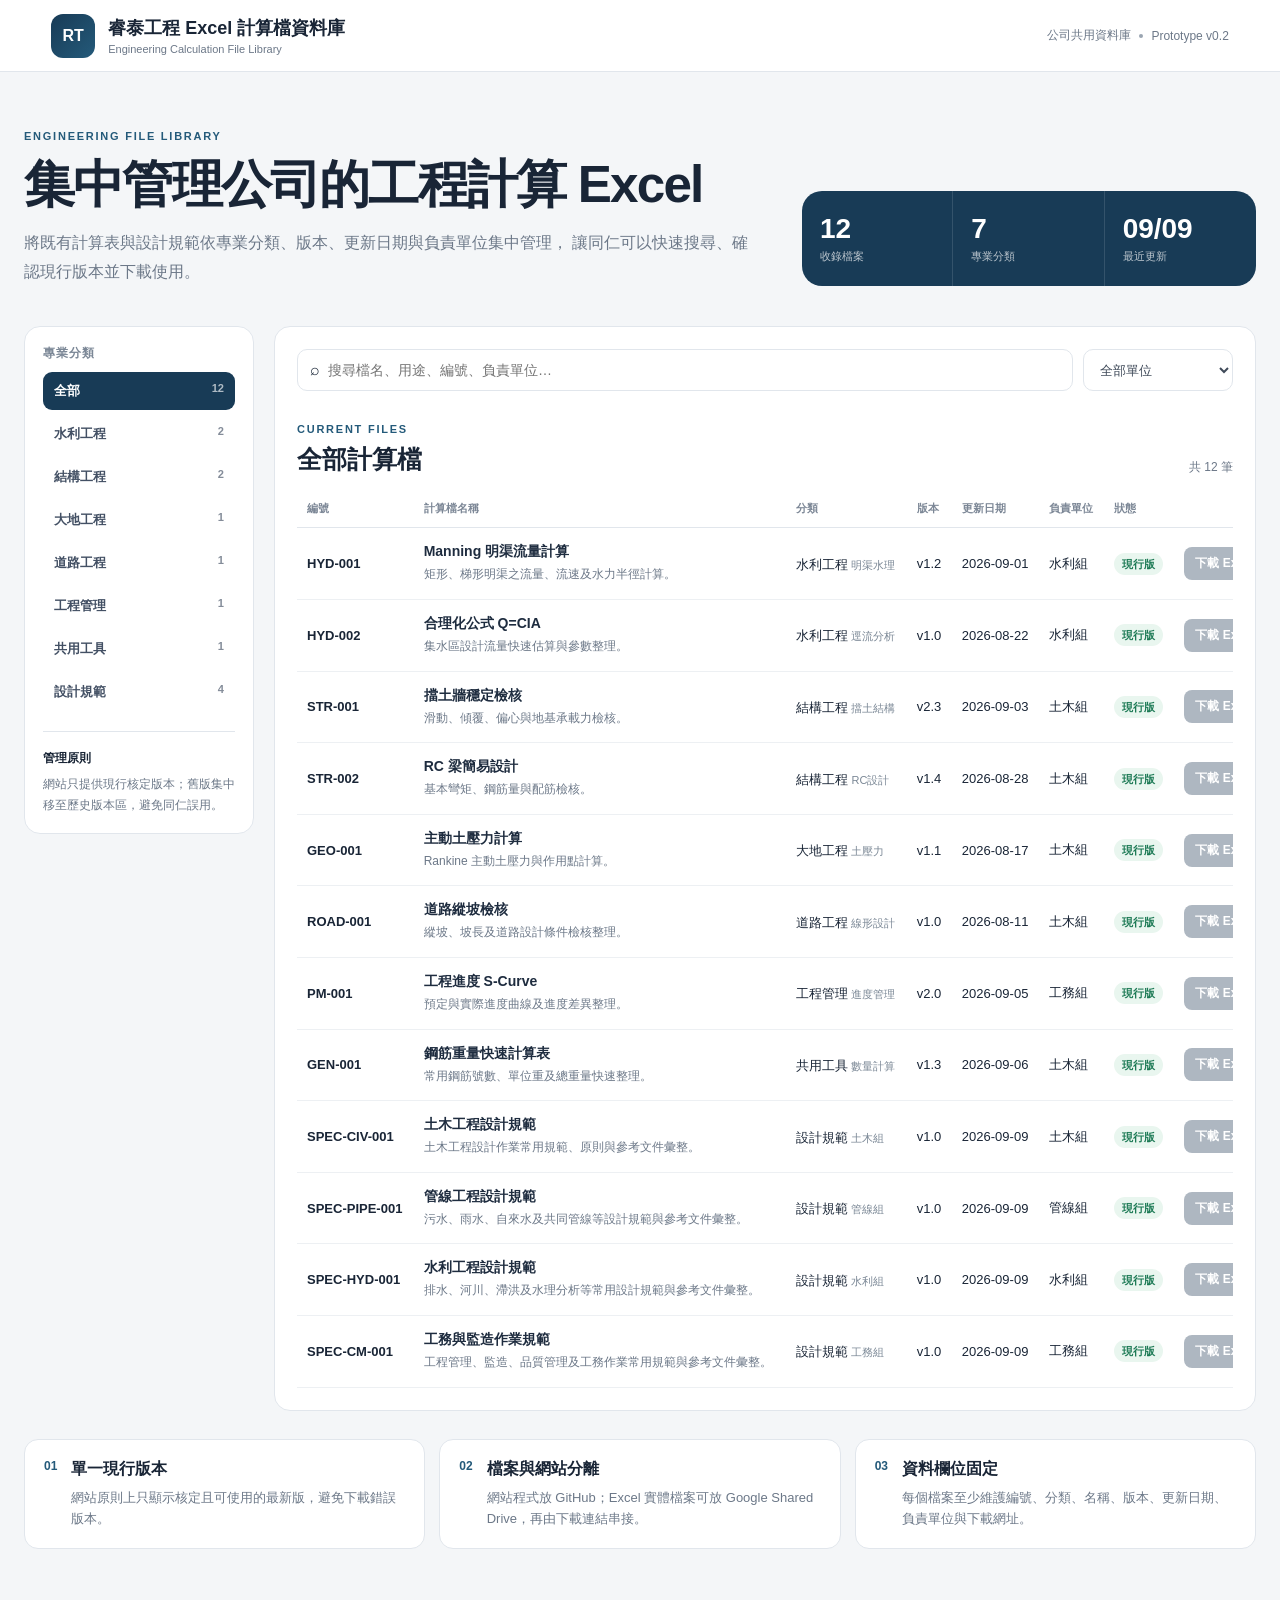
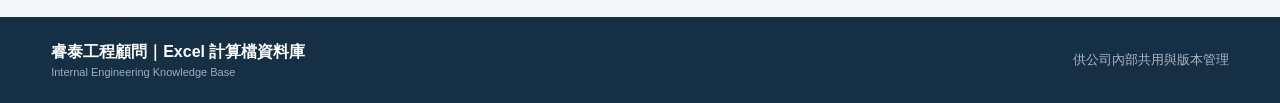
==== index.html @ fe9270ec "建立睿泰工程計算檔資料庫網站" ====
<!DOCTYPE html>
<html lang="zh-Hant">
<head>
  <meta charset="UTF-8">
  <meta name="viewport" content="width=device-width, initial-scale=1.0">
  <title>睿泰工程｜Excel 計算檔資料庫</title>
  <link rel="stylesheet" href="styles.css">
</head>
<body>
<header class="topbar">
  <div class="brand">
    <div class="logo">RT</div>
    <div>
      <h1>睿泰工程 Excel 計算檔資料庫</h1>
      <p>Engineering Calculation File Library</p>
    </div>
  </div>
  <div class="top-meta">
    <span>公司共用資料庫</span>
    <span class="dot"></span>
    <span>Prototype v0.2</span>
  </div>
</header>

<main class="page">
  <section class="hero">
    <div>
      <span class="eyebrow">ENGINEERING FILE LIBRARY</span>
      <h2>集中管理公司的工程計算 Excel</h2>
      <p>
        將既有計算表與設計規範依專業分類、版本、更新日期與負責單位集中管理，
        讓同仁可以快速搜尋、確認現行版本並下載使用。
      </p>
    </div>
    <div class="summary">
      <div><strong id="totalCount">0</strong><span>收錄檔案</span></div>
      <div><strong id="categoryCount">0</strong><span>專業分類</span></div>
      <div><strong id="latestDate">—</strong><span>最近更新</span></div>
    </div>
  </section>

  <section class="database">
    <aside class="sidebar">
      <div class="side-title">專業分類</div>
      <div id="categoryList" class="category-list"></div>
      <div class="side-note">
        <strong>管理原則</strong>
        <p>網站只提供現行核定版本；舊版集中移至歷史版本區，避免同仁誤用。</p>
      </div>
    </aside>

    <div class="content">
      <div class="toolbar">
        <div class="search-box">
          <span>⌕</span>
          <input id="searchInput" type="search" placeholder="搜尋檔名、用途、編號、負責單位…">
        </div>
        <select id="ownerFilter">
          <option value="全部">全部單位</option>
        </select>
      </div>

      <div class="content-head">
        <div>
          <span class="eyebrow">CURRENT FILES</span>
          <h3 id="sectionTitle">全部計算檔</h3>
        </div>
        <span id="resultCount" class="result-count"></span>
      </div>

      <div class="table-wrap">
        <table>
          <thead>
            <tr>
              <th>編號</th>
              <th>計算檔名稱</th>
              <th>分類</th>
              <th>版本</th>
              <th>更新日期</th>
              <th>負責單位</th>
              <th>狀態</th>
              <th></th>
            </tr>
          </thead>
          <tbody id="fileTable"></tbody>
        </table>
      </div>

      <div id="cardGrid" class="card-grid"></div>
    </div>
  </section>

  <section class="rules">
    <div class="rule-card">
      <span>01</span>
      <div>
        <h4>單一現行版本</h4>
        <p>網站原則上只顯示核定且可使用的最新版，避免下載錯誤版本。</p>
      </div>
    </div>
    <div class="rule-card">
      <span>02</span>
      <div>
        <h4>檔案與網站分離</h4>
        <p>網站程式放 GitHub；Excel 實體檔案可放 Google Shared Drive，再由下載連結串接。</p>
      </div>
    </div>
    <div class="rule-card">
      <span>03</span>
      <div>
        <h4>資料欄位固定</h4>
        <p>每個檔案至少維護編號、分類、名稱、版本、更新日期、負責單位與下載網址。</p>
      </div>
    </div>
  </section>
</main>

<footer>
  <div>
    <strong>睿泰工程顧問｜Excel 計算檔資料庫</strong>
    <span>Internal Engineering Knowledge Base</span>
  </div>
  <small>供公司內部共用與版本管理</small>
</footer>

<script src="app.js"></script>
</body>
</html>
---- styles.css ----
:root{
  --bg:#f4f6f8;
  --surface:#ffffff;
  --ink:#192536;
  --muted:#6c7888;
  --line:#e1e6ec;
  --navy:#183b56;
  --navy2:#245a7a;
  --soft:#edf3f7;
  --green:#1d7a55;
  --radius:16px;
}
*{box-sizing:border-box}
html{scroll-behavior:smooth}
body{
  margin:0;
  font-family:"Noto Sans TC","Microsoft JhengHei",Arial,sans-serif;
  background:var(--bg);
  color:var(--ink);
}
.topbar{
  min-height:72px;
  padding:12px clamp(20px,4vw,64px);
  background:#fff;
  border-bottom:1px solid var(--line);
  display:flex;
  align-items:center;
  justify-content:space-between;
  gap:20px;
}
.brand{display:flex;align-items:center;gap:13px}
.logo{
  width:44px;height:44px;border-radius:12px;
  display:grid;place-items:center;
  color:#fff;font-weight:900;
  background:linear-gradient(135deg,var(--navy),var(--navy2));
}
.brand h1{font-size:18px;margin:0}
.brand p{font-size:11px;color:var(--muted);margin:3px 0 0}
.top-meta{display:flex;align-items:center;gap:8px;color:var(--muted);font-size:12px}
.dot{width:4px;height:4px;border-radius:50%;background:#9aa5b1}
.page{max-width:1440px;margin:0 auto;padding:0 24px}
.hero{
  padding:54px 0 40px;
  display:grid;
  grid-template-columns:1.3fr .8fr;
  gap:40px;
  align-items:end;
}
.eyebrow{
  font-size:11px;
  font-weight:900;
  letter-spacing:.16em;
  color:var(--navy2);
}
.hero h2{
  font-size:clamp(32px,4vw,54px);
  letter-spacing:-.035em;
  line-height:1.15;
  margin:12px 0 14px;
}
.hero p{
  margin:0;
  max-width:760px;
  color:var(--muted);
  line-height:1.8;
  font-size:16px;
}
.summary{
  background:var(--navy);
  border-radius:20px;
  color:#fff;
  display:grid;
  grid-template-columns:repeat(3,1fr);
  overflow:hidden;
}
.summary div{
  padding:22px 18px;
  border-right:1px solid rgba(255,255,255,.12);
}
.summary div:last-child{border-right:0}
.summary strong{display:block;font-size:28px}
.summary span{display:block;font-size:11px;opacity:.7;margin-top:4px}
.database{
  display:grid;
  grid-template-columns:230px minmax(0,1fr);
  gap:20px;
  align-items:start;
}
.sidebar{
  position:sticky;
  top:20px;
  background:#fff;
  border:1px solid var(--line);
  border-radius:var(--radius);
  padding:18px;
}
.side-title{
  font-size:12px;
  font-weight:900;
  color:#7b8796;
  letter-spacing:.08em;
  margin-bottom:10px;
}
.category-list{display:flex;flex-direction:column;gap:5px}
.category-btn{
  border:0;
  background:transparent;
  color:#435064;
  text-align:left;
  padding:10px 11px;
  border-radius:9px;
  font-weight:700;
  cursor:pointer;
  display:flex;
  justify-content:space-between;
}
.category-btn:hover{background:#f4f7f9}
.category-btn.active{background:var(--navy);color:#fff}
.category-btn small{opacity:.65}
.side-note{
  margin-top:20px;
  border-top:1px solid var(--line);
  padding-top:16px;
}
.side-note strong{font-size:12px}
.side-note p{font-size:12px;color:var(--muted);line-height:1.7;margin:7px 0 0}
.content{
  background:#fff;
  border:1px solid var(--line);
  border-radius:var(--radius);
  padding:22px;
  min-width:0;
}
.toolbar{
  display:flex;
  gap:10px;
  margin-bottom:28px;
}
.search-box{
  flex:1;
  display:flex;
  align-items:center;
  gap:8px;
  border:1px solid var(--line);
  border-radius:10px;
  padding:0 12px;
  background:#fff;
}
.search-box input{
  width:100%;
  border:0;
  outline:0;
  padding:12px 0;
  font-size:14px;
}
.toolbar select{
  min-width:150px;
  border:1px solid var(--line);
  border-radius:10px;
  padding:0 12px;
  background:#fff;
  color:#3f4a59;
}
.content-head{
  display:flex;
  justify-content:space-between;
  align-items:end;
  margin-bottom:14px;
}
.content-head h3{font-size:25px;margin:6px 0 0}
.result-count{font-size:12px;color:var(--muted)}
.table-wrap{overflow:auto}
table{
  width:100%;
  border-collapse:collapse;
  min-width:980px;
}
th{
  font-size:11px;
  text-align:left;
  color:#7c8796;
  font-weight:900;
  padding:11px 10px;
  border-bottom:1px solid var(--line);
  white-space:nowrap;
}
td{
  padding:15px 10px;
  border-bottom:1px solid #edf0f3;
  font-size:13px;
  vertical-align:middle;
}
tbody tr:hover{background:#fafbfd}
.file-title{min-width:250px}
.file-title strong{
  display:block;
  font-size:14px;
  color:#1e2c3f;
}
.file-title span{
  display:block;
  color:var(--muted);
  font-size:12px;
  line-height:1.55;
  margin-top:4px;
}
.subcategory{
  display:inline-block;
  margin-top:4px;
  color:#7a8795;
  font-size:11px;
}
.status{
  color:var(--green);
  background:#e9f6ef;
  font-size:11px;
  font-weight:800;
  padding:5px 8px;
  border-radius:999px;
  white-space:nowrap;
}
.download{
  display:inline-flex;
  justify-content:center;
  align-items:center;
  min-width:82px;
  padding:8px 11px;
  background:var(--navy);
  color:#fff;
  border-radius:8px;
  text-decoration:none;
  font-size:12px;
  font-weight:800;
}
.download.disabled{
  background:#aeb7c1;
  cursor:not-allowed;
}
.card-grid{display:none}
.empty{
  padding:48px 12px;
  text-align:center;
  color:var(--muted);
}
.rules{
  display:grid;
  grid-template-columns:repeat(3,1fr);
  gap:14px;
  padding:28px 0 68px;
}
.rule-card{
  background:#fff;
  border:1px solid var(--line);
  border-radius:14px;
  padding:19px;
  display:flex;
  gap:14px;
}
.rule-card>span{
  color:var(--navy2);
  font-weight:900;
  font-size:12px;
}
.rule-card h4{margin:0 0 7px;font-size:16px}
.rule-card p{margin:0;color:var(--muted);font-size:13px;line-height:1.65}
footer{
  background:#152f45;
  color:#fff;
  padding:25px clamp(20px,4vw,64px);
  display:flex;
  justify-content:space-between;
  align-items:center;
}
footer span{display:block;opacity:.6;font-size:11px;margin-top:3px}
footer small{opacity:.65}
@media(max-width:980px){
  .hero{grid-template-columns:1fr}
  .database{grid-template-columns:1fr}
  .sidebar{position:static}
  .category-list{flex-direction:row;flex-wrap:wrap}
  .category-btn{width:auto}
  .side-note{display:none}
  .rules{grid-template-columns:1fr}
}
@media(max-width:720px){
  .page{padding:0 14px}
  .topbar{padding:12px 14px}
  .top-meta{display:none}
  .hero{padding-top:38px}
  .summary{grid-template-columns:1fr 1fr 1fr}
  .summary strong{font-size:21px}
  .content{padding:16px}
  .toolbar{flex-direction:column}
  .toolbar select{height:42px}
  .table-wrap{display:none}
  .card-grid{display:grid;gap:12px}
  .file-card{
    border:1px solid var(--line);
    border-radius:12px;
    padding:15px;
  }
  .file-card-top{display:flex;justify-content:space-between;gap:10px}
  .file-card h4{margin:8px 0 5px}
  .file-card p{margin:0;color:var(--muted);font-size:12px;line-height:1.6}
  .file-card-meta{
    display:grid;
    grid-template-columns:1fr 1fr;
    gap:8px;
    margin:14px 0;
    font-size:11px;
    color:#667385;
  }
  .file-card .download{width:100%}
  footer{flex-direction:column;align-items:flex-start;gap:10px}
}
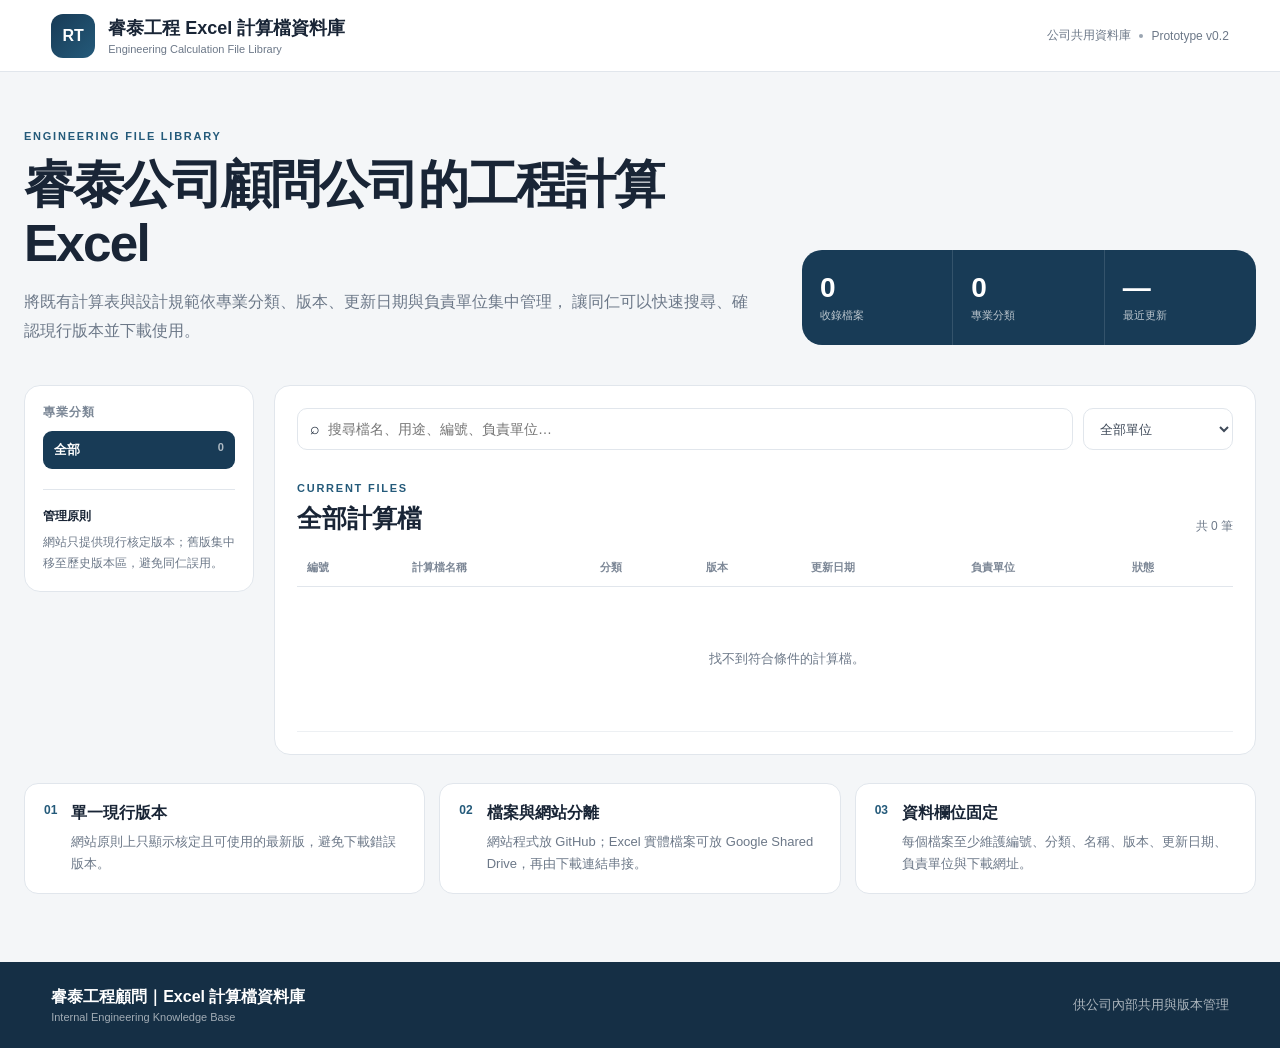
==== commit 0e2e7943: "連接 Google Sheet 資料庫" ====
--- a/index.html
+++ b/index.html
@@ -26,7 +26,7 @@
   <section class="hero">
     <div>
       <span class="eyebrow">ENGINEERING FILE LIBRARY</span>
-      <h2>集中管理公司的工程計算 Excel</h2>
+      <h2>睿泰公司顧問公司的工程計算 Excel</h2>
       <p>
         將既有計算表與設計規範依專業分類、版本、更新日期與負責單位集中管理，
         讓同仁可以快速搜尋、確認現行版本並下載使用。
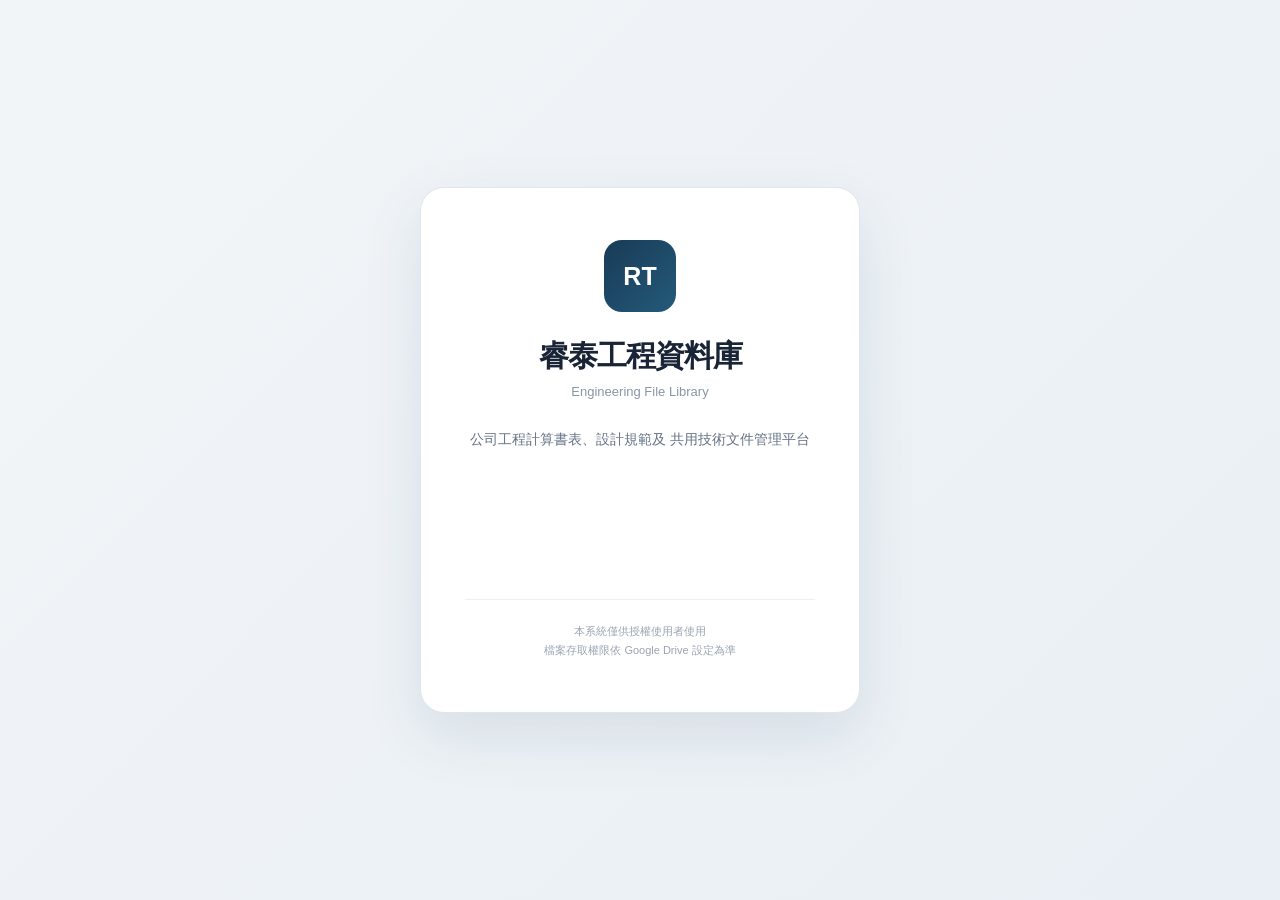
==== commit 0bf1c037: "新增Google登入頁面" ====
--- a/index.html
+++ b/index.html
@@ -1,128 +1,240 @@
 <!DOCTYPE html>
 <html lang="zh-Hant">
+
 <head>
+
   <meta charset="UTF-8">
-  <meta name="viewport" content="width=device-width, initial-scale=1.0">
-  <title>睿泰工程｜Excel 計算檔資料庫</title>
-  <link rel="stylesheet" href="styles.css">
+
+  <meta
+    name="viewport"
+    content="width=device-width, initial-scale=1.0"
+  >
+
+  <title>睿泰工程資料庫｜登入</title>
+
+  <!-- Google Identity Services -->
+  <script
+    src="https://accounts.google.com/gsi/client"
+    async
+    defer>
+  </script>
+
+  <style>
+
+    * {
+      box-sizing: border-box;
+    }
+
+    body {
+      margin: 0;
+
+      min-height: 100vh;
+
+      font-family:
+        "Microsoft JhengHei",
+        "Noto Sans TC",
+        Arial,
+        sans-serif;
+
+      background:
+        linear-gradient(
+          135deg,
+          #f2f5f8 0%,
+          #e9eff4 100%
+        );
+
+      color: #192536;
+    }
+
+    .page {
+
+      min-height: 100vh;
+
+      display: flex;
+      align-items: center;
+      justify-content: center;
+
+      padding: 30px;
+
+    }
+
+    .login-card {
+
+      width: 100%;
+      max-width: 440px;
+
+      background: #ffffff;
+
+      padding: 52px 44px;
+
+      border-radius: 24px;
+
+      border:
+        1px solid #e1e6ec;
+
+      box-shadow:
+        0 22px 60px
+        rgba(24, 59, 86, 0.10);
+
+      text-align: center;
+
+    }
+
+    .logo {
+
+      width: 72px;
+      height: 72px;
+
+      margin:
+        0 auto 24px;
+
+      display: flex;
+      align-items: center;
+      justify-content: center;
+
+      border-radius: 18px;
+
+      background:
+        linear-gradient(
+          135deg,
+          #183b56,
+          #245a7a
+        );
+
+      color: white;
+
+      font-size: 25px;
+      font-weight: 800;
+
+    }
+
+    h1 {
+
+      margin: 0;
+
+      font-size: 30px;
+
+      letter-spacing: -1px;
+
+    }
+
+    .english {
+
+      margin-top: 7px;
+
+      color: #8a96a5;
+
+      font-size: 13px;
+
+    }
+
+    .description {
+
+      margin:
+        28px 0 30px;
+
+      color: #657386;
+
+      font-size: 14px;
+
+      line-height: 1.8;
+
+    }
+
+    #googleLoginButton {
+
+      min-height: 44px;
+
+      display: flex;
+      justify-content: center;
+
+    }
+
+    .login-status {
+
+      min-height: 24px;
+
+      margin-top: 21px;
+
+      color: #667385;
+
+      font-size: 13px;
+
+    }
+
+    .login-status.error {
+      color: #b42318;
+    }
+
+    .notice {
+
+      margin-top: 28px;
+
+      padding-top: 22px;
+
+      border-top:
+        1px solid #edf0f3;
+
+      color: #9aa4b1;
+
+      font-size: 11px;
+
+      line-height: 1.7;
+
+    }
+
+  </style>
+
 </head>
+
+
 <body>
-<header class="topbar">
-  <div class="brand">
-    <div class="logo">RT</div>
-    <div>
-      <h1>睿泰工程 Excel 計算檔資料庫</h1>
-      <p>Engineering Calculation File Library</p>
-    </div>
+
+<div class="page">
+
+  <div class="login-card">
+
+    <div class="logo">
+      RT
+    </div>
+
+    <h1>
+      睿泰工程資料庫
+    </h1>
+
+    <div class="english">
+      Engineering File Library
+    </div>
+
+    <div class="description">
+
+      公司工程計算書表、設計規範及
+      共用技術文件管理平台
+
+    </div>
+
+    <div id="googleLoginButton">
+    </div>
+
+    <div
+      id="loginStatus"
+      class="login-status">
+    </div>
+
+    <div class="notice">
+
+      本系統僅供授權使用者使用<br>
+      檔案存取權限依 Google Drive 設定為準
+
+    </div>
+
   </div>
-  <div class="top-meta">
-    <span>公司共用資料庫</span>
-    <span class="dot"></span>
-    <span>Prototype v0.2</span>
-  </div>
-</header>
-
-<main class="page">
-  <section class="hero">
-    <div>
-      <span class="eyebrow">ENGINEERING FILE LIBRARY</span>
-      <h2>睿泰公司顧問公司的工程計算 Excel</h2>
-      <p>
-        將既有計算表與設計規範依專業分類、版本、更新日期與負責單位集中管理，
-        讓同仁可以快速搜尋、確認現行版本並下載使用。
-      </p>
-    </div>
-    <div class="summary">
-      <div><strong id="totalCount">0</strong><span>收錄檔案</span></div>
-      <div><strong id="categoryCount">0</strong><span>專業分類</span></div>
-      <div><strong id="latestDate">—</strong><span>最近更新</span></div>
-    </div>
-  </section>
-
-  <section class="database">
-    <aside class="sidebar">
-      <div class="side-title">專業分類</div>
-      <div id="categoryList" class="category-list"></div>
-      <div class="side-note">
-        <strong>管理原則</strong>
-        <p>網站只提供現行核定版本；舊版集中移至歷史版本區，避免同仁誤用。</p>
-      </div>
-    </aside>
-
-    <div class="content">
-      <div class="toolbar">
-        <div class="search-box">
-          <span>⌕</span>
-          <input id="searchInput" type="search" placeholder="搜尋檔名、用途、編號、負責單位…">
-        </div>
-        <select id="ownerFilter">
-          <option value="全部">全部單位</option>
-        </select>
-      </div>
-
-      <div class="content-head">
-        <div>
-          <span class="eyebrow">CURRENT FILES</span>
-          <h3 id="sectionTitle">全部計算檔</h3>
-        </div>
-        <span id="resultCount" class="result-count"></span>
-      </div>
-
-      <div class="table-wrap">
-        <table>
-          <thead>
-            <tr>
-              <th>編號</th>
-              <th>計算檔名稱</th>
-              <th>分類</th>
-              <th>版本</th>
-              <th>更新日期</th>
-              <th>負責單位</th>
-              <th>狀態</th>
-              <th></th>
-            </tr>
-          </thead>
-          <tbody id="fileTable"></tbody>
-        </table>
-      </div>
-
-      <div id="cardGrid" class="card-grid"></div>
-    </div>
-  </section>
-
-  <section class="rules">
-    <div class="rule-card">
-      <span>01</span>
-      <div>
-        <h4>單一現行版本</h4>
-        <p>網站原則上只顯示核定且可使用的最新版，避免下載錯誤版本。</p>
-      </div>
-    </div>
-    <div class="rule-card">
-      <span>02</span>
-      <div>
-        <h4>檔案與網站分離</h4>
-        <p>網站程式放 GitHub；Excel 實體檔案可放 Google Shared Drive，再由下載連結串接。</p>
-      </div>
-    </div>
-    <div class="rule-card">
-      <span>03</span>
-      <div>
-        <h4>資料欄位固定</h4>
-        <p>每個檔案至少維護編號、分類、名稱、版本、更新日期、負責單位與下載網址。</p>
-      </div>
-    </div>
-  </section>
-</main>
-
-<footer>
-  <div>
-    <strong>睿泰工程顧問｜Excel 計算檔資料庫</strong>
-    <span>Internal Engineering Knowledge Base</span>
-  </div>
-  <small>供公司內部共用與版本管理</small>
-</footer>
-
-<script src="app.js"></script>
+
+</div>
+
+
+<script src="config.js"></script>
+<script src="auth.js"></script>
+
 </body>
-</html>
+</html>
